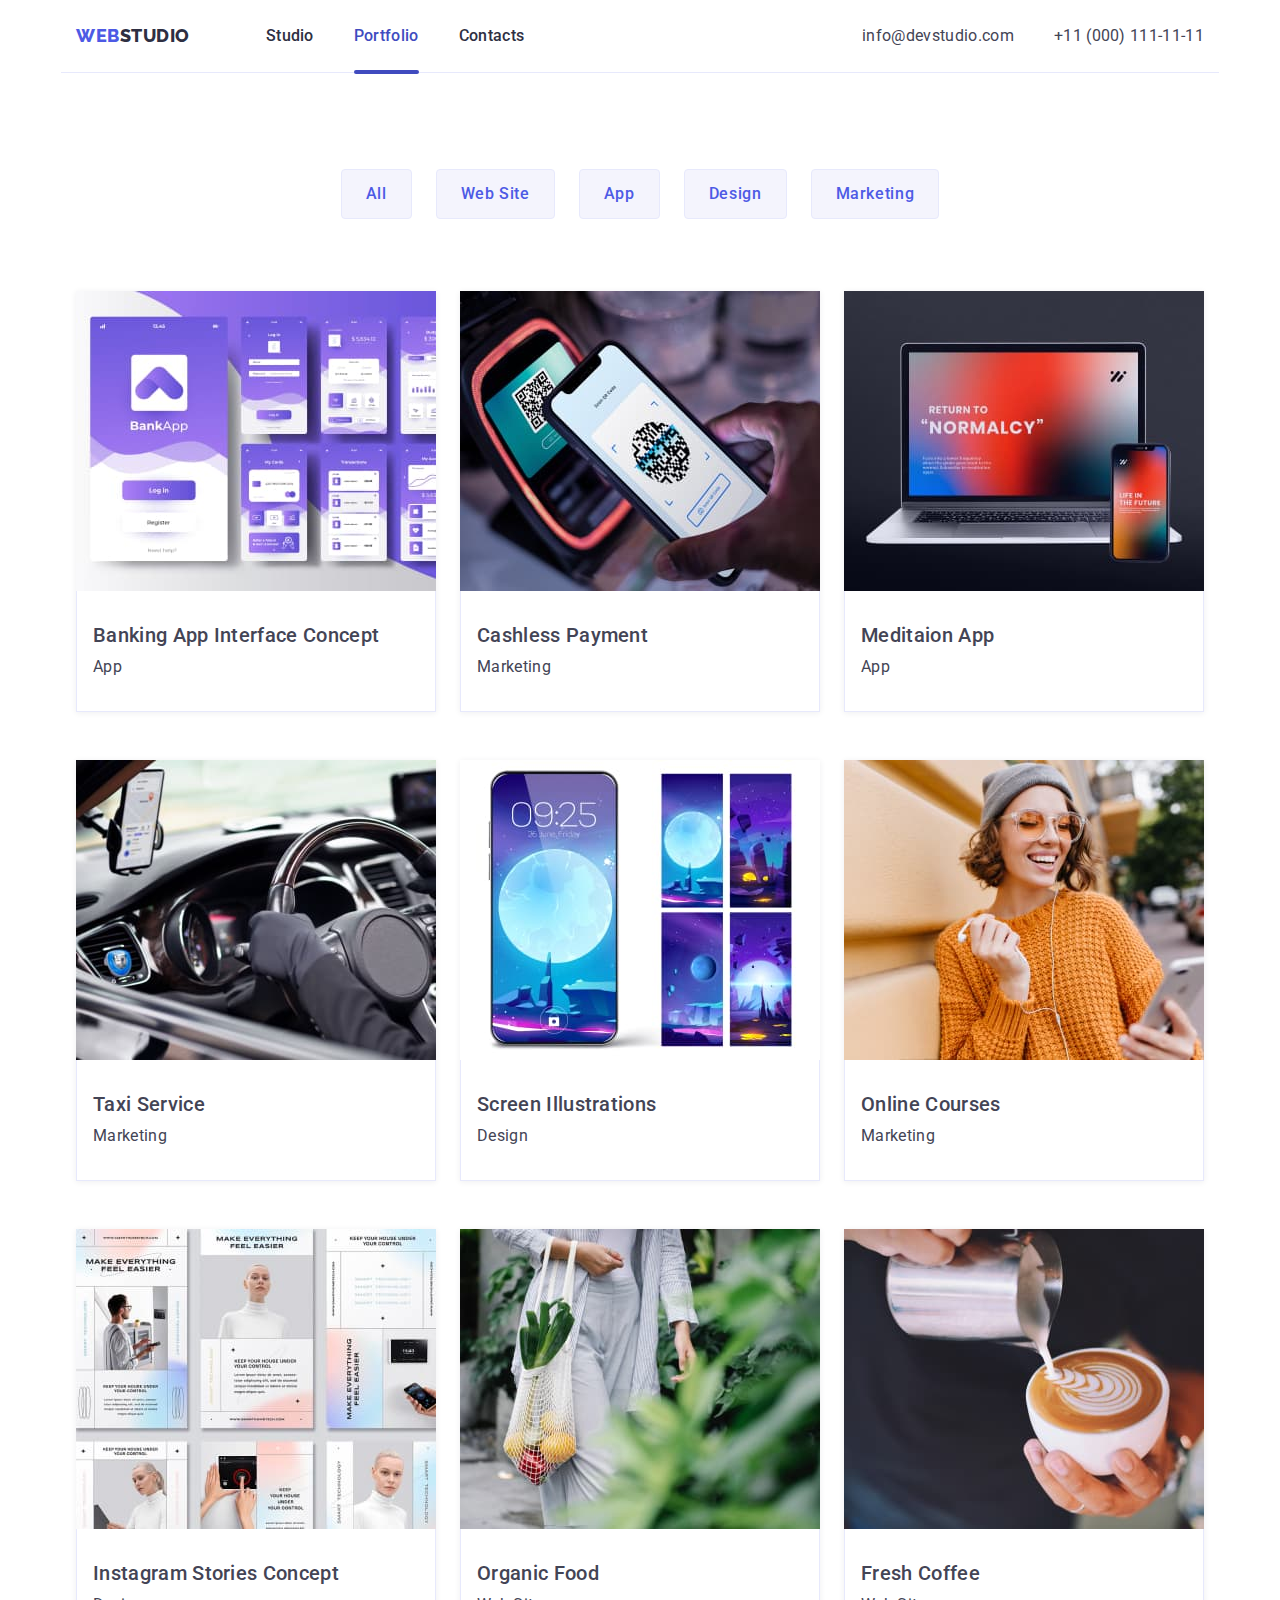
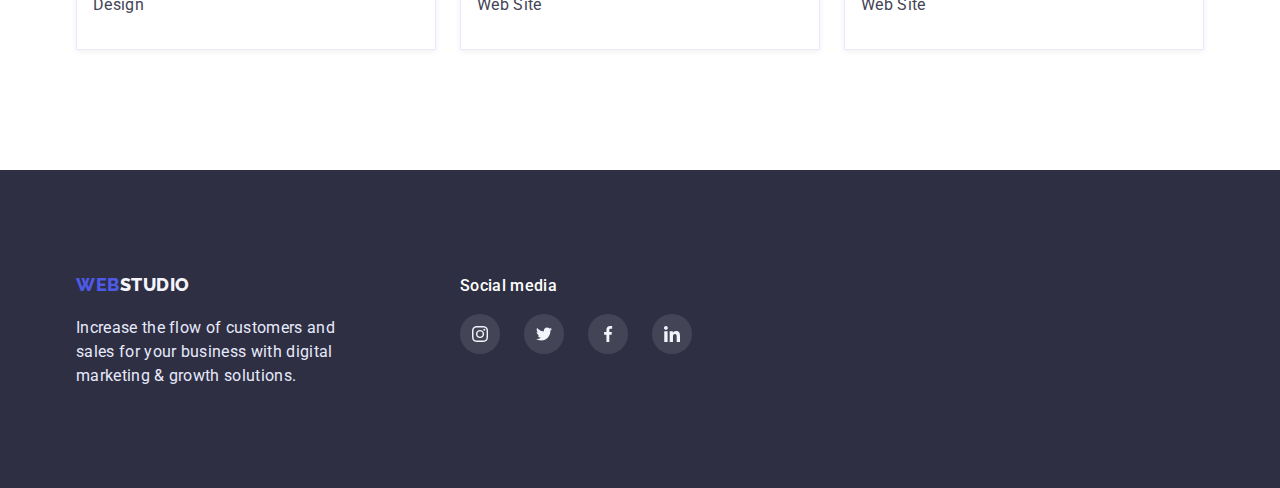
==== portfolio.html @ 7adf63a8 "Файли попередньої роботи" ====
<!DOCTYPE html>
<html lang="en">
<head>
    <meta charset="UTF-8">
    <meta http-equiv="X-UA-Compatible" content="IE=edge">
    <meta name="viewport" content="width=device-width, initial-scale=1.0">
    <title>Document</title>
    <link rel="preconnect" href="https://fonts.googleapis.com">
    <link rel="preconnect" href="https://fonts.gstatic.com" crossorigin>
    <link href="https://fonts.googleapis.com/css2?family=Raleway:wght@700&family=Roboto:wght@400;500;700;900&display=swap" rel="stylesheet">
    <link rel="stylesheet" href="https://cdn.jsdelivr.net/npm/modern-normalize@1.1.0/modern-normalize.min.css">
    <link rel="stylesheet" href="./css/styles.css">
</head>
<body>
    <header class="header-page container">
        <div class="header-wrapper"> 
            <nav class="header-nav nav-wrapper">
                <a href="./index.html" class="logo-header link">
                <span class="logo-brand">Web</span>Studio</a>
                <ul class="main-nav list">
                    <li class="nav-list-item">
                    <a class="nav-link link" href="./index.html">Studio</a>
                    </li>
                    <li class="nav-list-item">
                    <a class="nav-link activ-link link" href="./portfolio.html">Portfolio</a>
                    </li>
                    <li class="nav-list-item">
                    <a class="nav-link link" href="">Contacts</a>
                    </li>
                </ul>
            </nav> 
            <address class="address">
            <ul class="address-list list">
                <li class="address-list-item"><a href="mailto:info@devstudio.com" class="address-link link">info@devstudio.com</a></li>
                <li class="address-list-item"><a href="tel:+110001111111" class="address-link link">+11 (000) 111-11-11</a></li>
            </ul>
            </address>
        </div>
    </header>

    <main>
    <section class="portfolio container">
        <!-- Тут має бути скритий заголовок -->
        <h1 class="visually-hidden">Portfolio</h1>
        <ul class="portfolio-filters">
            <li class="portfolio-filter-list list" >
                <button class="portfolio-btn button" type="button">All</button>
            </li>
            <li class="portfolio-filter-list list">
                <button class="portfolio-btn button" type="button">Web Site</button>
            </li>
            <li class="portfolio-filter-list list">
                <button class="portfolio-btn button" type="button">App</button>
            </li>
            <li class="portfolio-filter-list list">
                <button class="portfolio-btn button" type="button">Design</button>
            </li>
            <li class="portfolio-filter-list list">
                <button class="portfolio-btn button" type="button">Marketing</button>
            </li>
        </ul>
        <ul class="project-card-item">
            <li class="project-card-list list">
                <a href="" class="project-card-link link">
                    <div class="overlay">
                        <img class="project-card-img img" src="./images/portfolio.jpg" alt="Program BankApp" width="360">
                        <p class="overlay-text">14 Stylish and User-Friendly App Design Concepts · Task Manager App · Calorie Tracker App · Exotic Fruit Ecommerce App · Cloud Storage App</p>
                    </div>
                    <div class="disription-project-card">
                        <h2 class="project-card-title">Banking App Interface Concept</h2>
                        <p class="text project-card-text">App</p>
                    </div>
                </a>
            </li>
            <li class="project-card-list list">
                <a href="" class="project-card-link link">
                    <div class="overlay">
                        <img class="project-card-img img" src="./images/portfolio1.jpg" alt="Phone scan QR Code" width="360">
                        <p class="overlay-text">14 Stylish and User-Friendly App Design Concepts · Task Manager App · Calorie Tracker App · Exotic Fruit Ecommerce App · Cloud Storage App</p>
                    </div>
                    <div class="disription-project-card">
                        <h2 class="project-card-title">Cashless Payment</h2>
                        <p class="text project-card-text">Marketing</p>
                    </div>
                </a>
            </li>
            <li class="project-card-list list">
                <a href="" class="project-card-link link">
                        <div class="overlay">
                            <img class="project-card-img img" src="./images/portfolio2.jpg" alt="Laptop and phone" width="360">
                            <p class="overlay-text">14 Stylish and User-Friendly App Design Concepts · Task Manager App · Calorie Tracker App · Exotic Fruit Ecommerce App · Cloud Storage App</p>
                        </div>
                        <div class="disription-project-card">
                        <h2 class="project-card-title">Meditaion App</h2>
                        <p class="text project-card-text">App</p>
                    </div>
                </a>
            </li>
            <li class="project-card-list list">
                <a href="" class="project-card-link link">
                    <div class="overlay">
                        <img class="project-card-img img" src="./images/portfolio3.jpg" alt="Phone with navigation in car" width="360">
                        <p class="overlay-text">14 Stylish and User-Friendly App Design Concepts · Task Manager App · Calorie Tracker App · Exotic Fruit Ecommerce App · Cloud Storage App</p>
                    </div>
                    <div class="disription-project-card">
                        <h2 class="project-card-title">Taxi Service</h2>
                        <p class="text project-card-text">Marketing</p>
                    </div>
                </a>
            </li>
            <li class="project-card-list list">
                <a href="" class="project-card-link link">
                    <div class="overlay">
                        <img class="project-card-img img" src="./images/portfolio4.jpg" alt="Display phone with different type images" width="360">
                        <p class="overlay-text">14 Stylish and User-Friendly App Design Concepts · Task Manager App · Calorie Tracker App · Exotic Fruit Ecommerce App · Cloud Storage App</p>
                    </div>
                    <div class="disription-project-card">
                        <h2 class="project-card-title">Screen Illustrations</h2>
                        <p class="text project-card-text">Design</p>
                    </div>
                </a>
            </li>
            <li class="project-card-list list">
                <a href="" class="project-card-link link">
                    <div class="overlay">
                        <img class="project-card-img img" src="./images/portfolio5.jpg" alt="Smiling girl listens to music" width="360">
                        <p class="overlay-text">14 Stylish and User-Friendly App Design Concepts · Task Manager App · Calorie Tracker App · Exotic Fruit Ecommerce App · Cloud Storage App</p>
                    </div>
                    <div class="disription-project-card">
                        <h2 class="project-card-title">Online Courses</h2>
                        <p class="text project-card-text">Marketing</p>
                    </div>
                </a>
            </li>
            <li class="project-card-list list">
                <a href="" class="project-card-link link">
                    <div class="overlay">
                        <img class="project-card-img img" src="./images/portfolio6.jpg" alt="Different options for Instagram stories" width="360">
                        <p class="overlay-text">14 Stylish and User-Friendly App Design Concepts · Task Manager App · Calorie Tracker App · Exotic Fruit Ecommerce App · Cloud Storage App</p>
                    </div>
                    <div class="disription-project-card">
                        <h2 class="project-card-title">Instagram Stories Concept</h2>
                        <p class="text project-card-text">Design</p>
                    </div>
                </a>
                
            </li>
            <li class="project-card-list list">
                <a href="" class="project-card-link link">
                    <div class="overlay">
                        <img class="project-card-img img" src="./images/portfolio7.jpg" alt="A woman with a bag containing vegetables and fruits" width="360">
                        <p class="overlay-text">14 Stylish and User-Friendly App Design Concepts · Task Manager App · Calorie Tracker App · Exotic Fruit Ecommerce App · Cloud Storage App</p>
                    </div>
                    <div class="disription-project-card">
                        <h2 class="project-card-title">Organic Food</h2>
                        <p class="text project-card-text">Web Site</p>
                    </div>
                </a>
            </li>
            <li class="project-card-list list">
                <a href="" class="project-card-link link">
                    <div class="overlay">
                        <img class="project-card-img img" src="./images/portfolio8.jpg" alt="Aromatic coffee with a picture" width="360">
                        <p class="overlay-text">14 Stylish and User-Friendly App Design Concepts · Task Manager App · Calorie Tracker App · Exotic Fruit Ecommerce App · Cloud Storage App</p>
                    </div>
                        <div class="disription-project-card">
                        <h2 class="project-card-title">Fresh Coffee</h2>
                        <p class="text project-card-text">Web Site</p>
                    </div>  
                </a>
            </li>
        </ul>
    </section>
    </main>
    <footer class="footer-page">
        <div class="footer-wrapper container">
            <div class="wrapper-logo-text">
                <a class="footer-logo link" href="./index.html">
                <span class="logo-brand">Web</span>Studio</a>
                <p class="text footer-text">Increase the flow of customers and sales for your business with digital marketing & growth solutions.</p>
            </div>
            <div>
                <h2 class="footer-social-title">Social media</h2>
                <ul class="social-list list">
                    <li class="social-list-item">
                        <a href="" class="social-link social-link-footer link">
                            <svg class="social-icon">
                                <use href="./images/icons.svg#icon-instagram"></use>
                            </svg>
                        </a>
                    </li>
                    <li class="social-list-item">
                        <a href="" class="social-link social-link-footer link">
                            <svg class="social-icon">
                                <use href="./images/icons.svg#icon-twitter"></use>
                            </svg>
                        </a>
                    </li>
                    <li class="social-list-item">
                        <a href="" class="social-link social-link-footer link">
                            <svg class="social-icon">
                                <use href="./images/icons.svg#icon-facebook"></use>
                            </svg>
                        </a>
                    </li>
                    <li class="social-list-item">
                        <a href="" class="social-link social-link-footer link">
                            <svg class="social-icon">
                                <use href="./images/icons.svg#icon-linkedin"></use>
                            </svg>
                        </a>
                    </li>
                </ul>
            </div>
        </div>
    </footer>
</body>
</html>
---- css/styles.css ----
:root {
    --primary-dark-color: #2E2F42;
    --primary-light-color: #FFFF;
    --main-color-text: #434455;
    --accent-color: #E7E9FC;
    --presed-state-btn: #404BBF;
    --primary-brand-color: #4D5AE5;
    --light-background-color: #F4F4FD;
    --valid-field: #31D0AA;
}

h1,
h2,
h3,
h4,
p {
    margin-top: 0;
    margin-bottom: 0;
}

ul {
    margin-top: 0;
    margin-bottom: 0;
    padding-left: 0;
}

img {
    display: block;
}

.link {
text-decoration: none;
}

.list {
list-style: none;
}

.button {
    border: 1px solid transparent;
    cursor: pointer;
}

body {
    font-family: 'Roboto', sans-serif;
    color: var(--primary-dark-color);
    letter-spacing: 0.02em;
    
}

.container {
    width: 1158px;
    padding-left: 15px;
    padding-right: 15px;
    margin-left: auto;
    margin-right: auto;
    /* outline: 1px solid tomato; */
    
}

.section {
    padding-top: 120px;
    padding-bottom: 120px;
}

.subtitle {
    font-weight: 500;
    font-size: 20px;
    line-height: 1.2;
    margin-bottom: 8px;
}

.text {
    font-size: 16px;
    line-height: 1.5;
    color: var(--main-color-text);
}

/* ======================================HEADER============================= */
.header-page {
    padding-top: 24px;
    padding-bottom: 24px;
    border-bottom: 1px solid var(--accent-color);
}
.header-wrapper {
    display: flex;
    
}

.nav-wrapper {
    display: flex;
    align-items: center;
}

.main-nav {
    display: flex;
}

.logo-header {
    font-family: 'Raleway', sans-serif ;
    font-weight: 800;
    font-size: 18px;
    line-height: 1.33;
    letter-spacing: 0.03em;
    text-transform: uppercase;
    color: inherit;
    margin-right: 76px;
}

.logo-brand {
    color: var(--primary-brand-color);
}

.nav-link {

    font-weight: 500;
    font-size: 16px;
    line-height: 1.5;
    color: inherit;
}

.nav-link:hover,
.nav-link:focus {
    color: var(--primary-brand-color);
}

.nav-list-item:not(:last-child) {
    margin-right: 40px;
}

.nav-list-item {
    position: relative;
}

.activ-link::after {
    content: "";
    position: absolute;
    top: 0;
    left: 0;
    transform: translateY(46px);
    display: block;
    width: 100%;
    height: 4px;
    border-radius: 2px;
    background-color: var(--presed-state-btn);
}

.activ-link {
    color: var(--presed-state-btn);
}


.address {
    font-style: normal;
    margin-left: auto;
}

.address-list {
    display: flex;
}


.address-link {
    color: var(--main-color-text);
    font-size: 16px;
    line-height: 1.5;
    margin-left: auto;
}

.address-link:hover,
.address-link:focus {
    color: var(--primary-brand-color);
    }

.address-list-item:not(:last-child) {
    margin-right: 40px;
}
/* ======================================HEADER============================= */
/* ======================================HERO============================= */
.hero {
    background-image: linear-gradient(rgba(46, 47, 66, 0.7), rgba(46, 47, 66, 0.7)), url(../images/bg-hero.jpg);
    background-color: rgba(46, 47, 66, 0.7);
    min-width: 1440px;
    background-repeat: no-repeat;
    background-position: center;
    padding-top: 188px;
    padding-bottom: 188px;
}

.hero-wrapper {
    text-align: center;
    
}

.hero-title { 
    color: var(--primary-light-color);
    font-size: 56px;
    line-height: 1.07;
    margin-bottom: 48px;
    

}

.hero-btn {
    color: var(--primary-light-color);
    background: var(--primary-brand-color);
    font-weight: 500;
    font-size: 16px;
    line-height: 1.5;
    letter-spacing: 0.04em;
    box-shadow: 0px 4px 4px rgba(0, 0, 0, 0.15);
    border-radius: 4px;
    padding: 16px 32px;
    
}

.hero-btn:hover,
.hero-btn:focus {
    background: var(--presed-state-btn);
}
/* ======================================HERO============================= */
/*======================================FEATURE=========================== */


.visually-hidden {
    position: absolute;
    width: 1px;
    height: 1px;
    margin: -1px;
    border: 0;
    padding: 0;
    white-space: nowrap;
    clip-path: inset(100%);
    clip: rect(0 0 0 0);
    overflow: hidden;    
}


.feature-list {
    display: flex;
    flex-wrap: wrap;
}

.feature-item-list {
    flex-basis: calc((100% - 72px) / 4);
    margin-right: 24px;
}

.feature-item-list:nth-child(4n) {
    margin-right: 0;
}

.feature-inner {
    display: flex;
    justify-content: center;
    align-items: center;
    width: 100%;
    height: 112px;
    border-radius: 4px;
    background: var(--light-background-color);
    margin-bottom: 8px;
}

.feature-icon {
    width: 64px;
    height: 64px;
}


.feature-subtitle {
    
}

.feature-text {

}
/* ======================================FEATURE============================= */

/* ======================================WORK============================= */
.work-wrapper {
    padding-bottom: 120px;
}
.work-list {
    display: flex;
    flex-wrap: wrap;
}

.work-item {
    flex-basis: calc((100%-48px)/3);
}



.work-title {
    font-size: 36px;
    line-height: 1.11;
    text-align: center;
    text-transform: capitalize;
    margin-bottom: 72px;
}

/* ======================================WORK============================= */
/* ======================================TEAM============================= */
.team {
    background: var(--light-background-color);
}
.team-wrapper {
    
}
.team-title {
    font-size: 36px;
    line-height: 40px;
    text-transform: capitalize;
    text-align: center;
    margin-bottom: 72px;
}

.team-list {
    display: flex;
    flex-wrap: wrap;
    gap: 24px;
    justify-content: center;
}

/* .team-item-list {
    flex-basis: calc((100% - 72px) / 3);
    margin-right: 24px;
}

.team-item-list:nth-child(4n) {
    margin-right: 0;
} */



.team-item-list {
    background: var(--primary-light-color);
    box-shadow: 0px 1px 6px rgba(46, 47, 66, 0.08), 0px 1px 1px rgba(46, 47, 66, 0.16), 0px 2px 1px rgba(46, 47, 66, 0.08);
    border-radius: 0px 0px 4px 4px;
}
.team-card {
    padding: 32px 16px;
    text-align: center;
}

.team-subtitle {
}

.team-text {
    margin-bottom: 8px;

}
.social-list {
    display: flex;
}

.social-list-item {
    margin-right: 24px;
}

.social-list-item:last-child {
    margin-right: 0;

}

.social-link {
    display: flex;
    justify-content: center;
    align-items: center;
    width: 40px;
    height: 40px;
    border-radius: 50%;
    /* background-color: var(--primary-brand-color); */
    color: var(--light-background-color);
}

.social-link-team {
    background-color: var(--primary-brand-color);
}

.social-icon {
    width: 16px;
    height: 16px;
    fill: currentColor;
}

.social-link-team:hover,
.social-link-team:focus {
    background-color: var(--presed-state-btn);

}

/* ======================================TEAM============================= */
/* ======================================CUSTOMERS============================= */

.customers-wrapper {
    padding-top: 130px;
    padding-bottom: 120px;
}
.customers-title{
    font-size: 36px;
    line-height: 1.11;
    text-align: center;
    text-transform: capitalize;
    margin-bottom: 72px;
}

.customers-list {
    display: flex;
    flex-wrap: wrap;
    /* gap: 24px; */
}

.customers-list-item {
    margin-right: 24px;
    flex-basis: calc((100% - 120px) / 6);
}

.customers-list-item:nth-child(6n) {
    margin-right: 0;
    
}

.customers-link {
    color: #8e8f99;
    display: flex;
    /* align-items: center;
    justify-content: center; */
    padding: 15px 31px;
    border: 1px solid #8E8F99;
    border-radius: 4px;
}

.customers-icon {
    width: 104px;
    height: 56px;
    fill: currentColor;
}

.customers-link:focus,
.customers-link:hover {
    border: 1px solid var(--presed-state-btn);
    color: var(--presed-state-btn);
}


.customers-link:focus,
.customers-link:hover 
.customers-icon {
    fill: var(--presed-state-btn);
}

/* ======================================CUSTOMERS============================= */
/* ======================================FOOTER============================= */
.footer-page {
    background: var(--primary-dark-color);
}

.footer-wrapper {
    padding-top: 100px;
    padding-bottom: 100px;
    display: flex;
    align-items: baseline;
}
.wrapper-logo-text {
    margin-right: 120px;
}

.footer-logo {
    text-transform: uppercase;
    font-family: 'Raleway', sans-serif;
    font-weight: 800;
    font-size: 18px;
    line-height: 1.67;
    letter-spacing: 0.03em;
    color: var(--light-background-color);
    
}
.footer-text {
    color: var(--accent-color);
    width: 264px;
    margin-top: 16px;
}

.footer-social-title  {
    color: var(--primary-light-color);
    font-weight: 500;
    font-size: 16px;
    line-height: 1.5;
    margin-bottom: 16px;
}

.social-link-footer {
    background-color: rgba(255, 255, 255, 0.1);
}

.social-link-footer:hover,
.social-link-footer:focus {
    background-color: var(--valid-field);
}

.backdrop {
    position: fixed;
    left: 0;
    top: 0;
    z-index: 100;
    width: 100%;
    height: 100%;
    background-color: rgba(46, 47, 66, 0.4);;
}

.modal {
    position: absolute;
    width: 408px;
    height: 576px;
    background-color: var(--primary-light-color);
    left: 50%;
    top: 50%;
    transform: translate(-50%, -50%);
}

.modal-btn {
    position: absolute;
}


/* ======================================FOOTER============================= */
/* ======================================PORTFOLIO============================= */

.portfolio {
    padding-top: 96px;
    padding-bottom: 120px;
}

.portfolio-filters {
    display: flex;
    align-items: center;
    justify-content: center;
    margin-bottom: 72px;
}
.portfolio-filter-list:not(:last-child) {
    margin-right:  24px;
}

.portfolio-btn {
    color: var(--primary-brand-color);
    background: var(--light-background-color);
    font-family: inherit;
    font-weight: 500;
    font-size: 16px;
    line-height: 1.5;
    letter-spacing: 0.04em;
    padding: 12px 24px;
    border: 1px solid var(--accent-color);
    border-radius: 4px;
}
.portfolio-btn:hover,
.portfolio-btn:focus {
    background: var(--presed-state-btn);
    color: var(--primary-light-color);
    box-shadow: 0px 3px 1px rgba(0, 0, 0, 0.1), 0px 2px 1px rgba(0, 0, 0, 0.08), 0px 2px 2px rgba(0, 0, 0, 0.12);
    border: 1px solid var(--presed-state-btn);
    border-radius: 4px;
}


.project-card-item {
    display: flex;
    flex-wrap: wrap;
    row-gap: 48px;
    column-gap: 24px;
}


.project-card-list {
    box-shadow: 0px 1px 6px rgba(46, 47, 66, 0.08);
    flex-basis: calc((100% - 48px) / 3)
}
.disription-project-card {
    padding: 32px 16px;
    color: var(--main-color-text);
    border: 1px solid var(--accent-color);
    border-top: none;
}

.project-card-title {
    font-weight: 500;
    font-size: 20px;
    line-height: 1.2;
    margin-bottom: 8px;
    color: inherit;
}
.project-card-text {
    
}
.project-card-img {
    margin-right: 0;
}



.overlay {
    position: relative;
    overflow: hidden;
}

.overlay-text {
    position: absolute;
    left: 0;
    top: 0;
    width: 100%;
    height: 100%;
    background-color: var(--primary-brand-color);
    font-size: 16px;
    line-height: 1.5;
    color: var(--light-background-color);
    padding-left: 32px;
    padding-right: 32px;
    padding-top: 40px;
    transform: translateY(100%);
    transition: transform 250ms cubic-bezier(0.4, 0, 0.2, 1);
}
/* 
.project-card-list:hover 
.overlay-text {
    transform: translateY(0);
} */


.project-card-list:focus .overlay-text, 
.project-card-list:hover .overlay-text {
    box-shadow: 0px 1px 6px rgba(46, 47, 66, 0.08), 0px 1px 1px rgba(46, 47, 66, 0.16), 0px 2px 1px rgba(46, 47, 66, 0.08);
    transform: translateY(0);
}
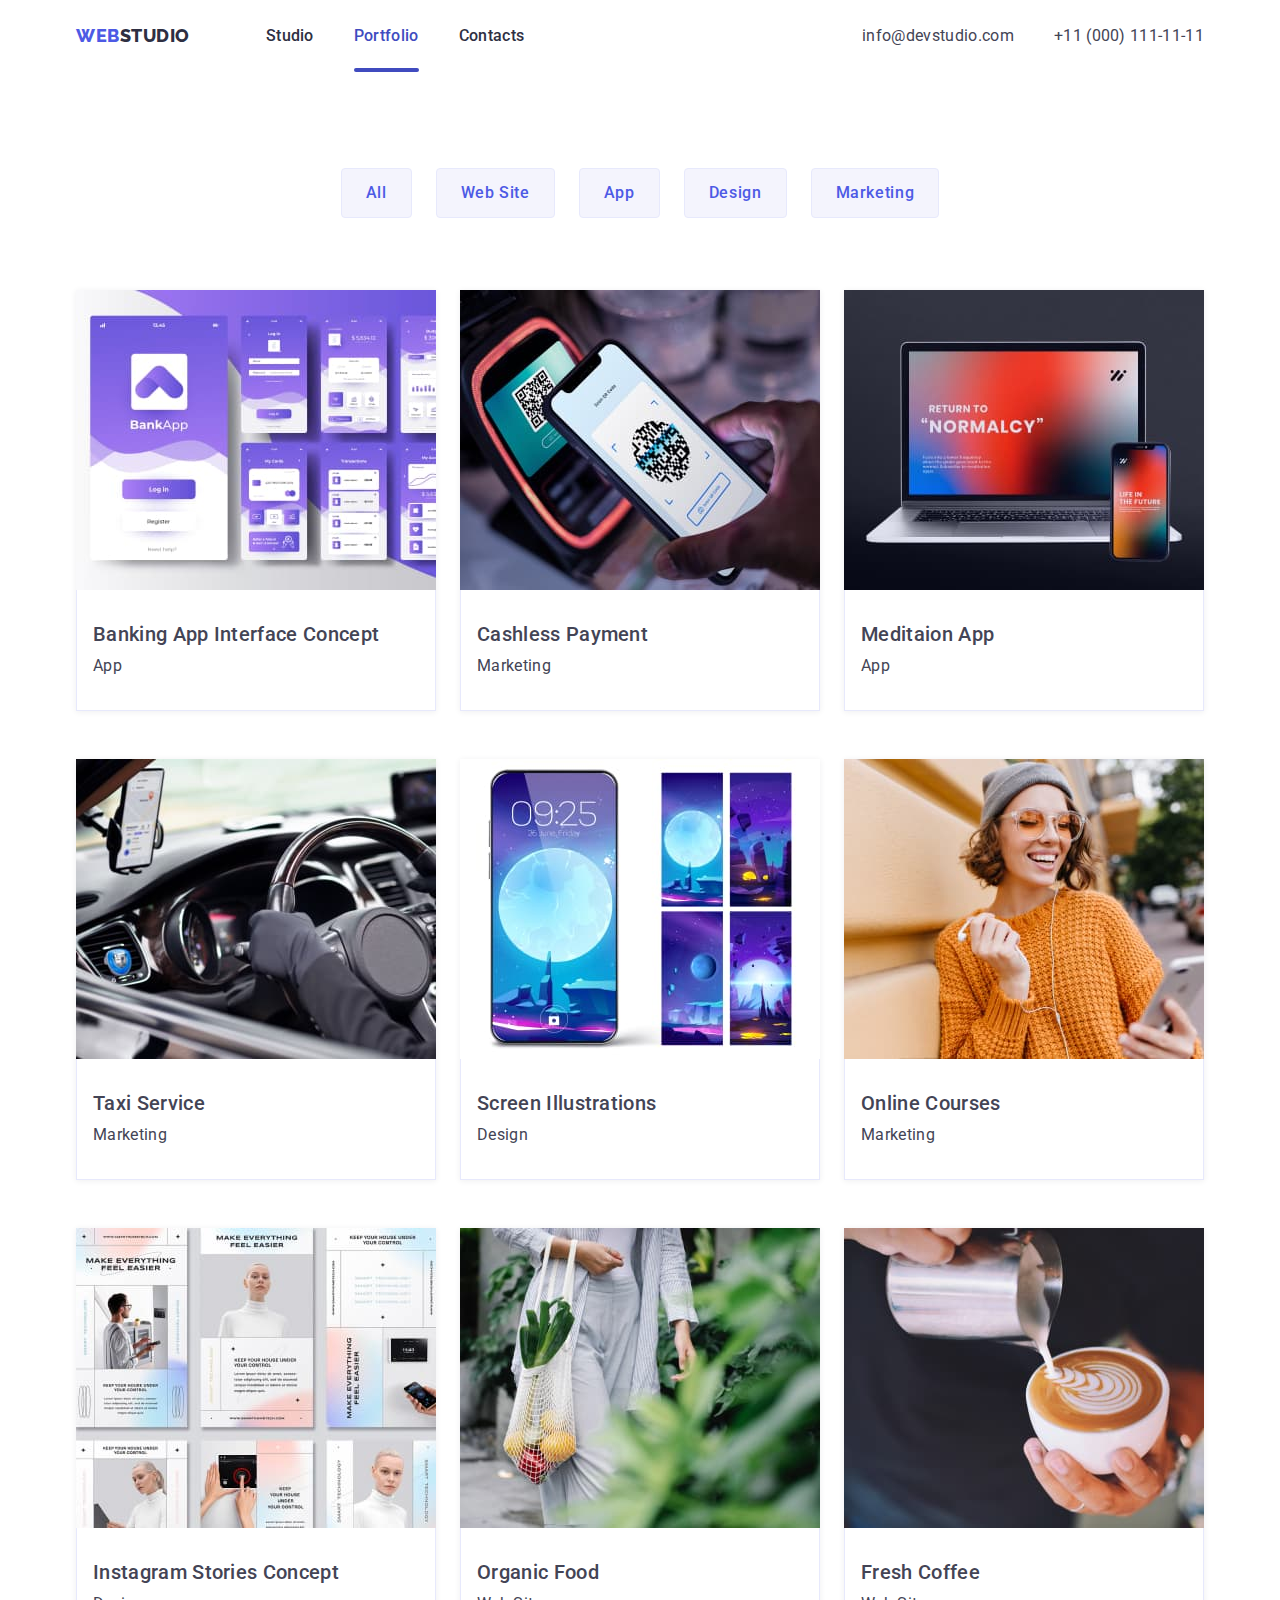
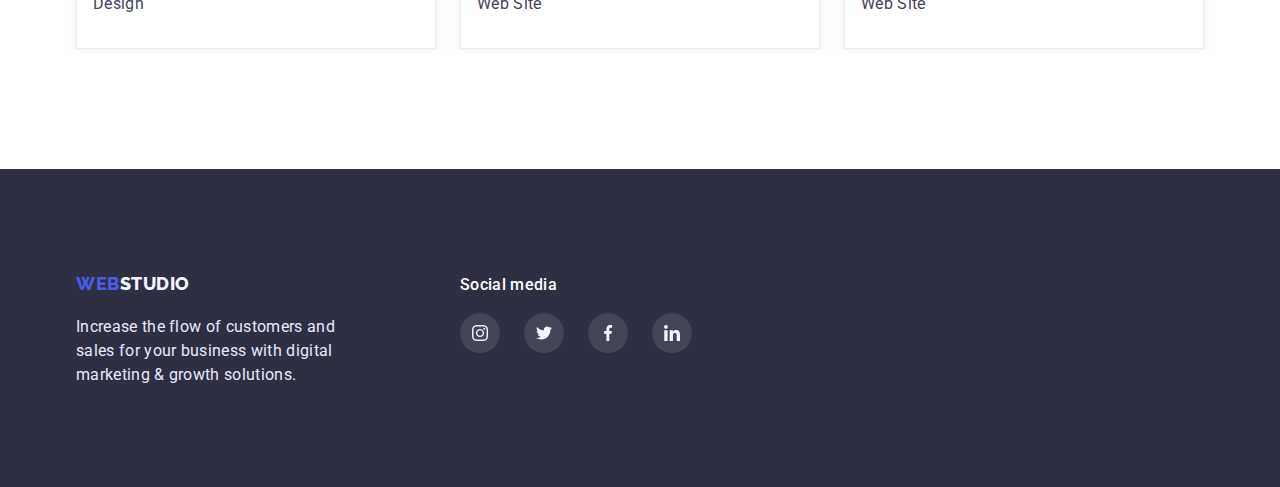
==== commit 7cdd11e7: "доопрацювання" ====
--- a/portfolio.html
+++ b/portfolio.html
@@ -12,8 +12,8 @@
     <link rel="stylesheet" href="./css/styles.css">
 </head>
 <body>
-    <header class="header-page container">
-        <div class="header-wrapper"> 
+    <header class="header-page">
+        <div class="header-wrapper container"> 
             <nav class="header-nav nav-wrapper">
                 <a href="./index.html" class="logo-header link">
                 <span class="logo-brand">Web</span>Studio</a>
--- a/css/styles.css
+++ b/css/styles.css
@@ -7,6 +7,7 @@
     --primary-brand-color: #4D5AE5;
     --light-background-color: #F4F4FD;
     --valid-field: #31D0AA;
+    --cubic: cubic-bezier(0.4, 0, 0.2, 1);
 }
 
 h1,
@@ -36,7 +37,7 @@
 list-style: none;
 }
 
-.button {
+button {
     border: 1px solid transparent;
     cursor: pointer;
 }
@@ -54,7 +55,7 @@
     padding-right: 15px;
     margin-left: auto;
     margin-right: auto;
-    /* outline: 1px solid tomato; */
+    
     
 }
 
@@ -77,13 +78,14 @@
 }
 
 /* ======================================HEADER============================= */
-.header-page {
-    padding-top: 24px;
-    padding-bottom: 24px;
-    border-bottom: 1px solid var(--accent-color);
-}
+
+
+.header-page {}
+
 .header-wrapper {
     display: flex;
+    justify-content: center;
+    align-items: center;
     
 }
 
@@ -112,11 +114,14 @@
 }
 
 .nav-link {
-
+    display: block;
     font-weight: 500;
     font-size: 16px;
     line-height: 1.5;
     color: inherit;
+    transition: color 250ms var(--cubic);
+    padding-top: 24px;
+    padding-bottom: 24px;
 }
 
 .nav-link:hover,
@@ -135,9 +140,8 @@
 .activ-link::after {
     content: "";
     position: absolute;
-    top: 0;
+    bottom: 0;
     left: 0;
-    transform: translateY(46px);
     display: block;
     width: 100%;
     height: 4px;
@@ -165,6 +169,7 @@
     font-size: 16px;
     line-height: 1.5;
     margin-left: auto;
+    transition: color 250ms var(--cubic);
 }
 
 .address-link:hover,
@@ -180,11 +185,13 @@
 .hero {
     background-image: linear-gradient(rgba(46, 47, 66, 0.7), rgba(46, 47, 66, 0.7)), url(../images/bg-hero.jpg);
     background-color: rgba(46, 47, 66, 0.7);
-    min-width: 1440px;
+    max-width: 1440px;
+    background-position: center;
     background-repeat: no-repeat;
-    background-position: center;
     padding-top: 188px;
     padding-bottom: 188px;
+    margin-left: auto;
+    margin-right: auto
 }
 
 .hero-wrapper {
@@ -203,7 +210,7 @@
 
 .hero-btn {
     color: var(--primary-light-color);
-    background: var(--primary-brand-color);
+    background-color: var(--primary-brand-color);
     font-weight: 500;
     font-size: 16px;
     line-height: 1.5;
@@ -211,12 +218,14 @@
     box-shadow: 0px 4px 4px rgba(0, 0, 0, 0.15);
     border-radius: 4px;
     padding: 16px 32px;
-    
+
+    transition: background-color 250ms var(--cubic);
 }
 
 .hero-btn:hover,
 .hero-btn:focus {
-    background: var(--presed-state-btn);
+    background-color: var(--presed-state-btn);
+    
 }
 /* ======================================HERO============================= */
 /*======================================FEATURE=========================== */
@@ -318,18 +327,18 @@
 .team-list {
     display: flex;
     flex-wrap: wrap;
-    gap: 24px;
-    justify-content: center;
-}
-
-/* .team-item-list {
-    flex-basis: calc((100% - 72px) / 3);
+    /* gap: 24px;
+    justify-content: center; */
+}
+
+.team-item-list {
+    flex-basis: calc((100% - 72px) / 4);
     margin-right: 24px;
 }
 
 .team-item-list:nth-child(4n) {
     margin-right: 0;
-} */
+}
 
 
 
@@ -376,6 +385,7 @@
 
 .social-link-team {
     background-color: var(--primary-brand-color);
+    transition: background-color 250ms cubic-bezier(0.4, 0, 0.2, 1);
 }
 
 .social-icon {
@@ -429,6 +439,8 @@
     padding: 15px 31px;
     border: 1px solid #8E8F99;
     border-radius: 4px;
+
+    transition: border 250ms var(--cubic), color 250ms var(--cubic);
 }
 
 .customers-icon {
@@ -444,11 +456,11 @@
 }
 
 
-.customers-link:focus,
+/* .customers-link:focus,
 .customers-link:hover 
 .customers-icon {
     fill: var(--presed-state-btn);
-}
+} */
 
 /* ======================================CUSTOMERS============================= */
 /* ======================================FOOTER============================= */
@@ -492,12 +504,23 @@
 
 .social-link-footer {
     background-color: rgba(255, 255, 255, 0.1);
+    transition: background-color 250ms var(--cubic);
 }
 
 .social-link-footer:hover,
 .social-link-footer:focus {
     background-color: var(--valid-field);
 }
+
+
+.is-hidden {
+    opacity: 0;
+    visibility: hidden;
+    pointer-events: none;
+}
+
+/* ======================================FOOTER============================= */
+/* ======================================MODAL============================= */
 
 .backdrop {
     position: fixed;
@@ -506,22 +529,49 @@
     z-index: 100;
     width: 100%;
     height: 100%;
-    background-color: rgba(46, 47, 66, 0.4);;
-}
+    background-color: rgba(46, 47, 66, 0.4);
+    
+    transition: opacity 250ms var(--cubic), visibility 250ms var(--cubic);
+}
+
+.backdrop.is-hidden .modal {
+    transform: translate(-50%, -50%) scale(1.5);
+}
+
 
 .modal {
     position: absolute;
-    width: 408px;
-    height: 576px;
+    left: 50%; 
+    top: 50%;
+    transform: translate(-50%, -50%) scale(1);
+    min-width: 408px;
+    min-height: 576px;
     background-color: var(--primary-light-color);
-    left: 50%;
-    top: 50%;
-    transform: translate(-50%, -50%);
-}
-
-.modal-btn {
+    box-shadow: 0px 1px 1px rgba(0, 0, 0, 0.14), 0px 1px 3px rgba(0, 0, 0, 0.12), 0px 2px 1px rgba(0, 0, 0, 0.2);
+    border-radius: 4px;
+
+    transition: translate 250ms var(--cubic), scale 250ms var(--cubic);
+
+}
+
+
+.modal-btn-close {
     position: absolute;
-}
+    top: 24px;
+    right: 24px;
+    display: flex;
+    justify-content: center;
+    align-items: center;
+    padding: 0;
+    width: 24px;
+    height: 24px;
+    border-radius: 50%;
+    border-color: transparent;
+}
+    
+
+
+
 
 
 /* ======================================FOOTER============================= */
@@ -544,7 +594,7 @@
 
 .portfolio-btn {
     color: var(--primary-brand-color);
-    background: var(--light-background-color);
+    background-color: var(--light-background-color);
     font-family: inherit;
     font-weight: 500;
     font-size: 16px;
@@ -553,14 +603,14 @@
     padding: 12px 24px;
     border: 1px solid var(--accent-color);
     border-radius: 4px;
+    transition: background-color 250ms var(--cubic), color 250ms var(--cubic), border 250ms var(--cubic), box-shadow 250ms var(--cubic);
 }
 .portfolio-btn:hover,
 .portfolio-btn:focus {
-    background: var(--presed-state-btn);
+    background-color: var(--presed-state-btn);
     color: var(--primary-light-color);
     box-shadow: 0px 3px 1px rgba(0, 0, 0, 0.1), 0px 2px 1px rgba(0, 0, 0, 0.08), 0px 2px 2px rgba(0, 0, 0, 0.12);
     border: 1px solid var(--presed-state-btn);
-    border-radius: 4px;
 }
 
 
@@ -617,18 +667,18 @@
     padding-left: 32px;
     padding-right: 32px;
     padding-top: 40px;
+
     transform: translateY(100%);
     transition: transform 250ms cubic-bezier(0.4, 0, 0.2, 1);
 }
-/* 
-.project-card-list:hover 
-.overlay-text {
-    transform: translateY(0);
-} */
 
 
 .project-card-list:focus .overlay-text, 
 .project-card-list:hover .overlay-text {
-    box-shadow: 0px 1px 6px rgba(46, 47, 66, 0.08), 0px 1px 1px rgba(46, 47, 66, 0.16), 0px 2px 1px rgba(46, 47, 66, 0.08);
     transform: translateY(0);
 }
+
+.project-card-list:focus, 
+.project-card-list:hover {
+    box-shadow: 0px 1px 6px rgba(46, 47, 66, 0.08), 0px 1px 1px rgba(46, 47, 66, 0.16), 0px 2px 1px rgba(46, 47, 66, 0.08); 
+}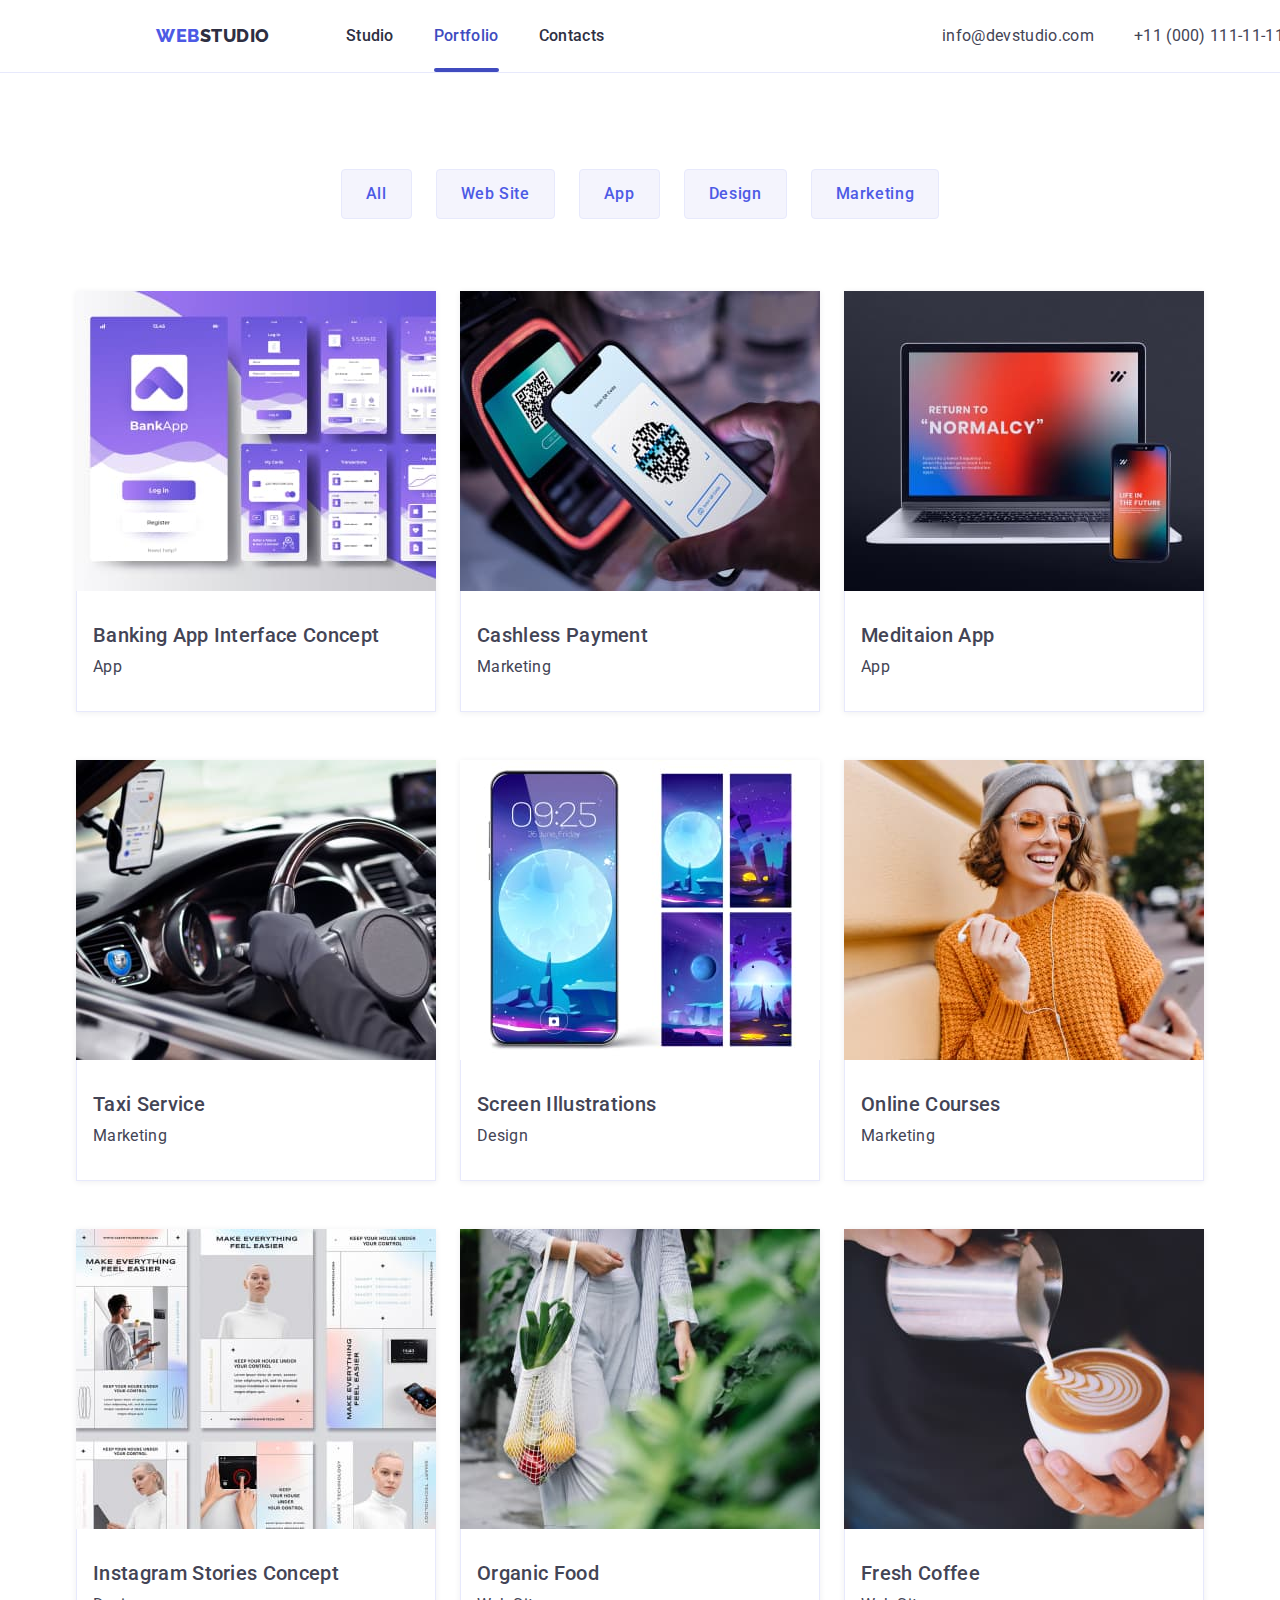
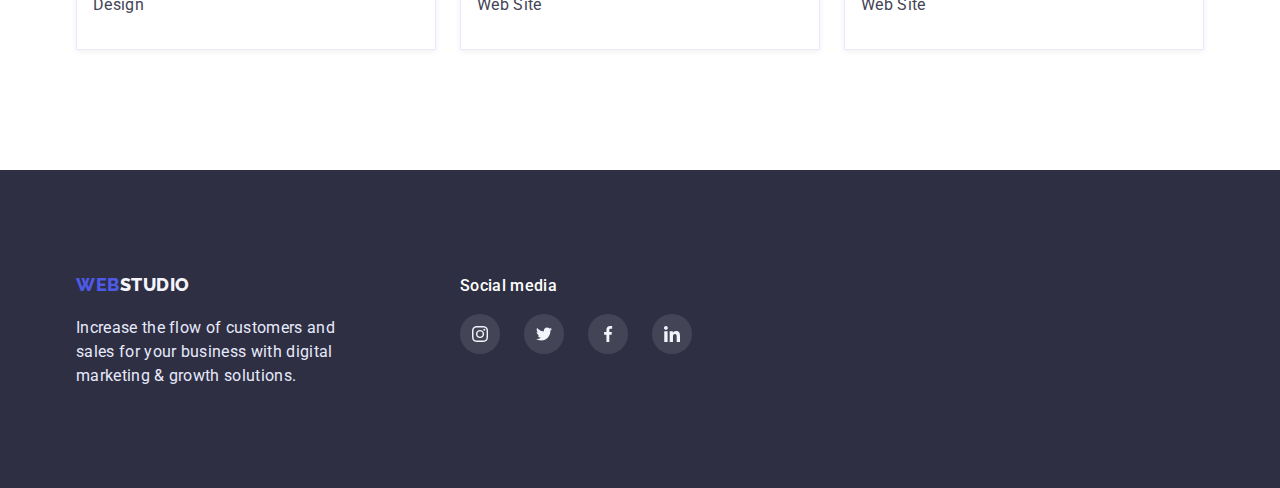
==== commit 6b2761ed: "доопрацювання" ====
--- a/portfolio.html
+++ b/portfolio.html
@@ -12,7 +12,7 @@
     <link rel="stylesheet" href="./css/styles.css">
 </head>
 <body>
-    <header class="header-page">
+    <header class="header-page container">
         <div class="header-wrapper container"> 
             <nav class="header-nav nav-wrapper">
                 <a href="./index.html" class="logo-header link">
--- a/css/styles.css
+++ b/css/styles.css
@@ -80,14 +80,17 @@
 /* ======================================HEADER============================= */
 
 
-.header-page {}
+.header-page {
+    min-width: 1440px;
+    border-bottom: 1px solid var(--accent-color);
+}
 
 .header-wrapper {
     display: flex;
     justify-content: center;
     align-items: center;
-    
-}
+}
+
 
 .nav-wrapper {
     display: flex;
@@ -566,7 +569,8 @@
     width: 24px;
     height: 24px;
     border-radius: 50%;
-    border-color: transparent;
+    border: 1px solid rgba(0, 0, 0, 0.1);
+    background-color: var(--accent-color);
 }
     
 
